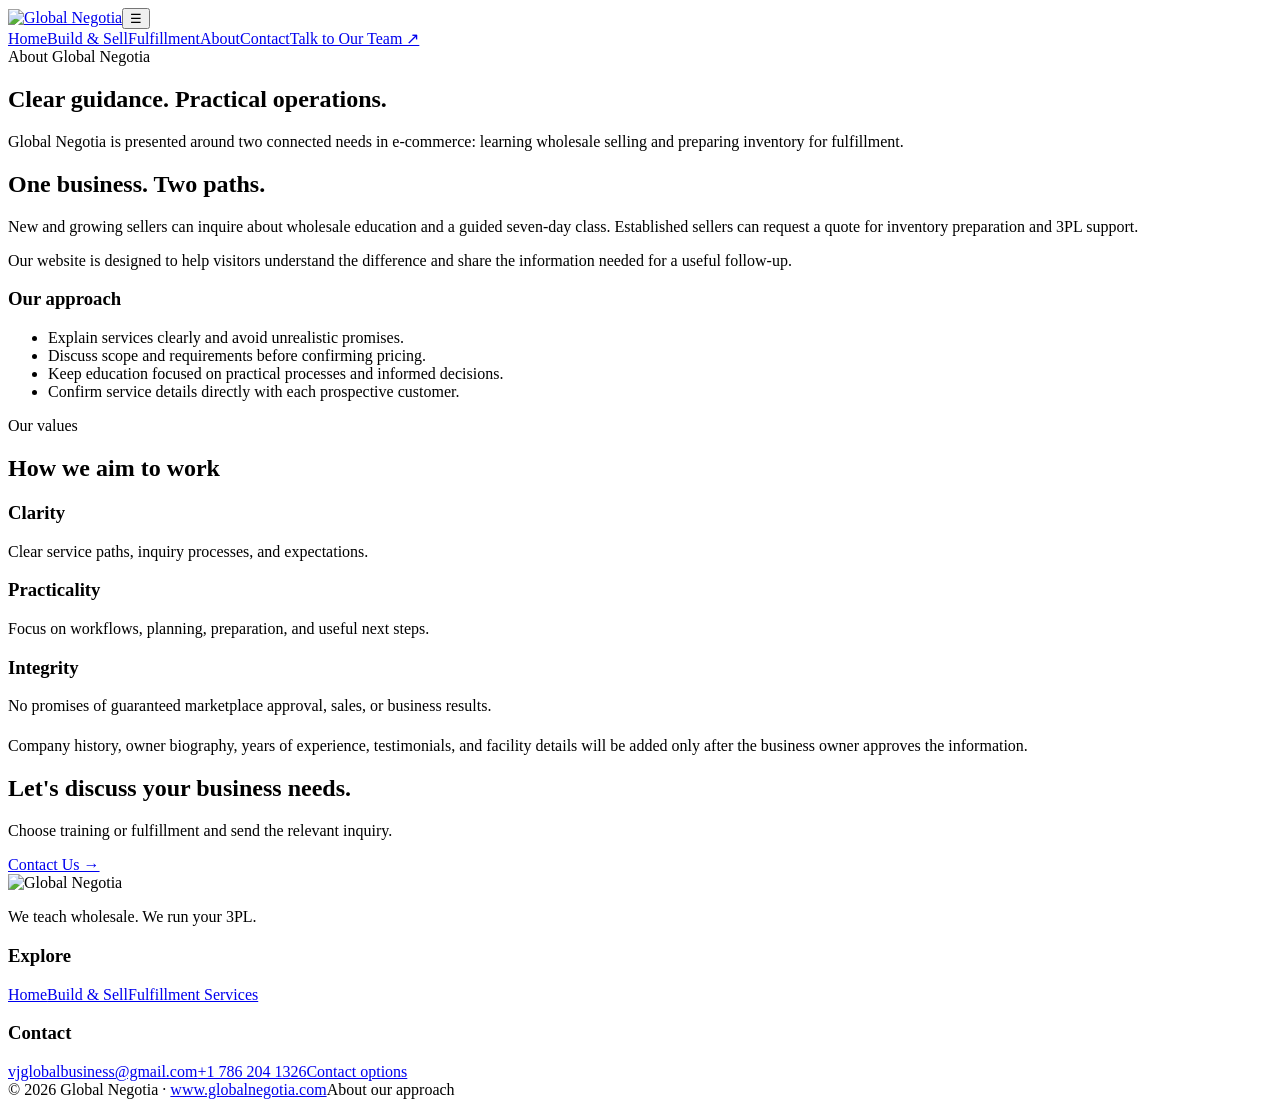
==== about.html @ 97850803 "Add files via upload" ====
<!doctype html><html lang="en"><head><meta charset="utf-8"><meta name="viewport" content="width=device-width,initial-scale=1"><meta name="description" content="Learn about Global Negotia and its approach to wholesale e-commerce education and fulfillment support."><title>About | Global Negotia</title><link rel="icon" href="/assets/favicon.svg" type="image/svg+xml"><link rel="stylesheet" href="/assets/styles.css"><script defer src="/assets/app.js"></script></head><body><header class="site-header"><div class="container nav"><a class="brand" href="/"><img src="/assets/global-negotia-logo.png" alt="Global Negotia"></a><button class="menu-toggle" aria-label="Open navigation" aria-expanded="false">☰</button><nav class="nav-links"><a href="/">Home</a><a href="/build-sell.html">Build & Sell</a><a href="/fulfillment.html">Fulfillment</a><a class="active" href="/about.html">About</a><a href="/contact.html">Contact</a><a class="btn btn-gold nav-cta" href="/contact.html">Talk to Our Team ↗</a></nav></div></header><main><section class="page-hero"><div class="container"><div class="eyebrow">About Global Negotia</div><h1>Clear guidance. <span style="color:var(--gold)">Practical operations.</span></h1><p>Global Negotia is presented around two connected needs in e-commerce: learning wholesale selling and preparing inventory for fulfillment.</p></div></section><section class="section"><div class="container content-grid"><div><h2>One business. Two paths.</h2><p>New and growing sellers can inquire about wholesale education and a guided seven-day class. Established sellers can request a quote for inventory preparation and 3PL support.</p><p>Our website is designed to help visitors understand the difference and share the information needed for a useful follow-up.</p></div><div><h3>Our approach</h3><ul class="list-check"><li>Explain services clearly and avoid unrealistic promises.</li><li>Discuss scope and requirements before confirming pricing.</li><li>Keep education focused on practical processes and informed decisions.</li><li>Confirm service details directly with each prospective customer.</li></ul></div></div></section><section class="section section-white"><div class="container"><div class="section-heading"><div class="eyebrow">Our values</div><h2>How we aim to work</h2></div><div class="about-values"><article class="value-card"><h3>Clarity</h3><p>Clear service paths, inquiry processes, and expectations.</p></article><article class="value-card"><h3>Practicality</h3><p>Focus on workflows, planning, preparation, and useful next steps.</p></article><article class="value-card"><h3>Integrity</h3><p>No promises of guaranteed marketplace approval, sales, or business results.</p></article></div><p class="small-print" style="margin-top:22px">Company history, owner biography, years of experience, testimonials, and facility details will be added only after the business owner approves the information.</p></div></section><section class="section"><div class="container"><div class="cta-band"><div><h2>Let's discuss your business needs.</h2><p>Choose training or fulfillment and send the relevant inquiry.</p></div><a class="btn btn-dark" href="/contact.html">Contact Us →</a></div></div></section></main><footer class="site-footer"><div class="container"><div class="footer-grid"><div><img class="footer-logo" src="/assets/global-negotia-logo.png" alt="Global Negotia"><p>We teach wholesale. We run your 3PL.</p></div><div><h3>Explore</h3><a href="/">Home</a><a href="/build-sell.html">Build & Sell</a><a href="/fulfillment.html">Fulfillment Services</a></div><div><h3>Contact</h3><a href="mailto:vjglobalbusiness@gmail.com">vjglobalbusiness@gmail.com</a><a href="tel:+17862041326">+1 786 204 1326</a><a href="/contact.html">Contact options</a></div></div><div class="footer-bottom"><span>© <span data-year>2026</span> Global Negotia · <a href="https://www.globalnegotia.com">www.globalnegotia.com</a></span><span>About our approach</span></div></div></footer></body></html>
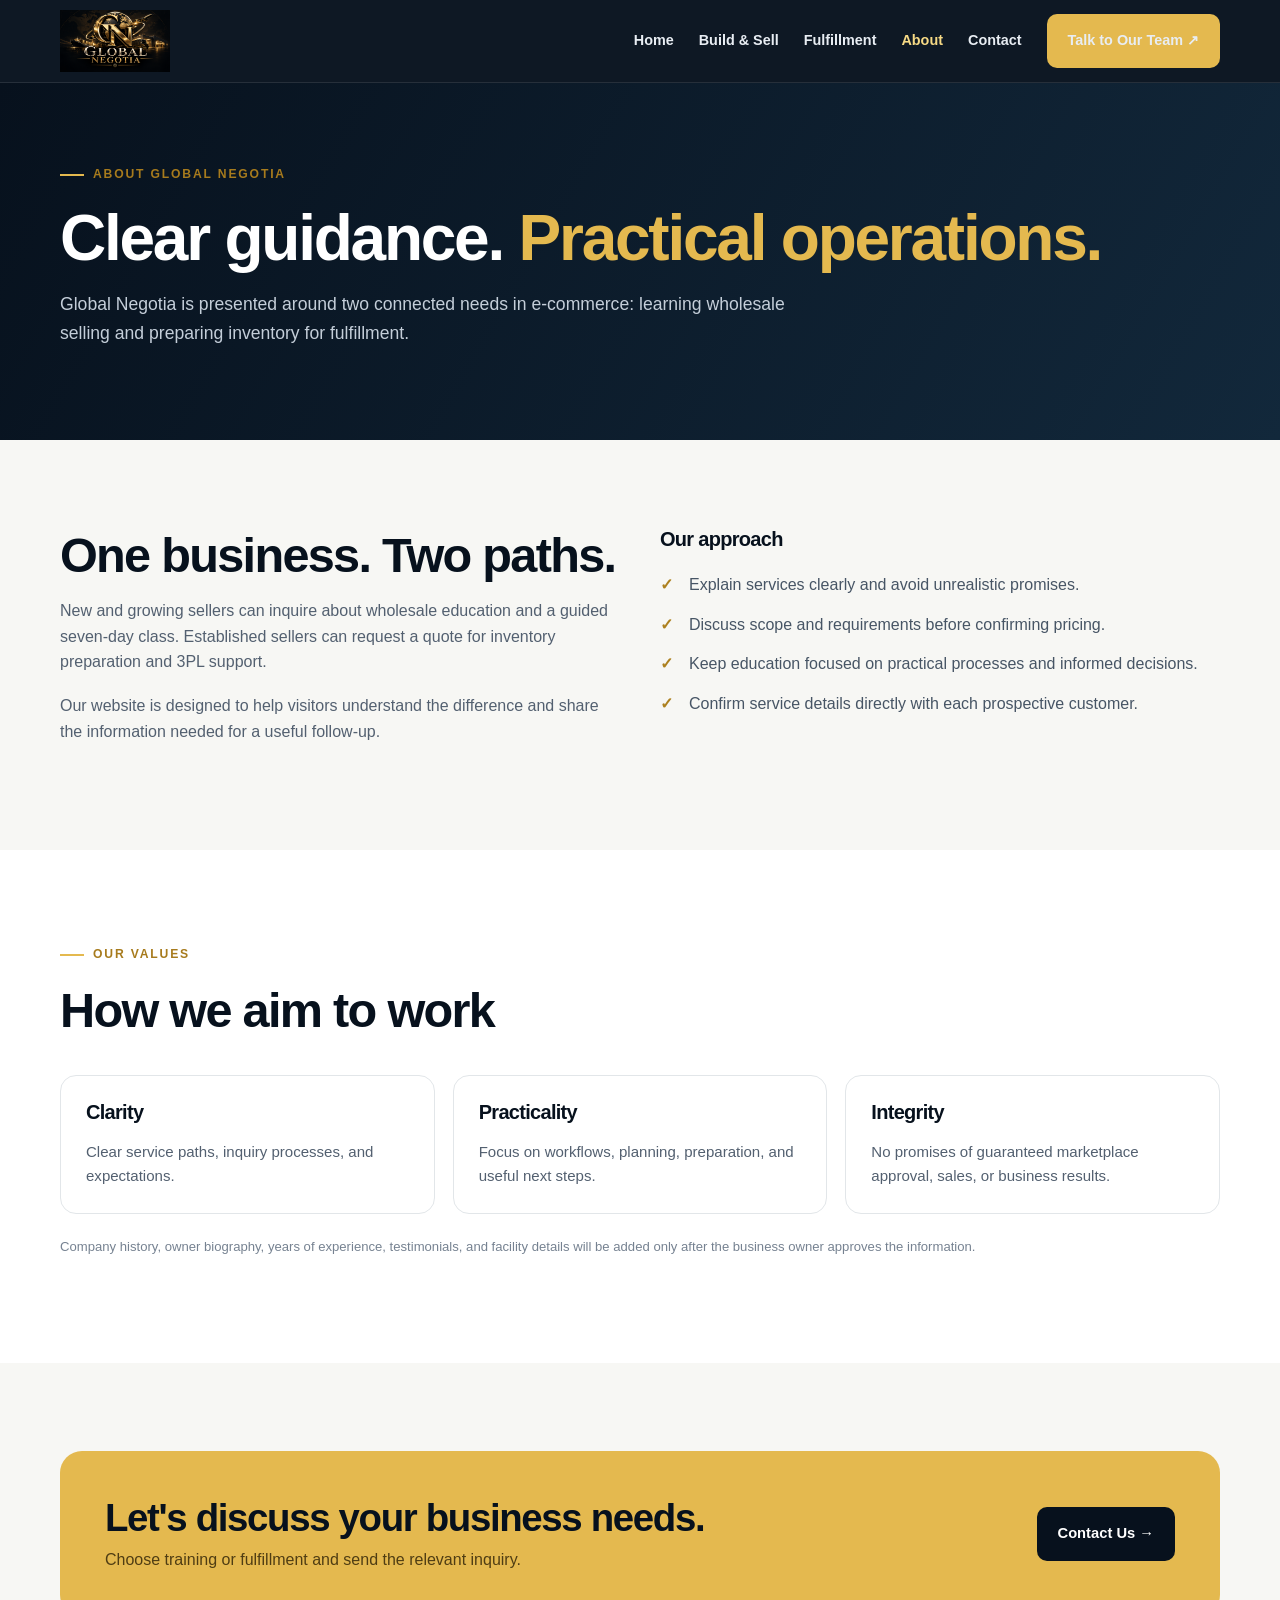
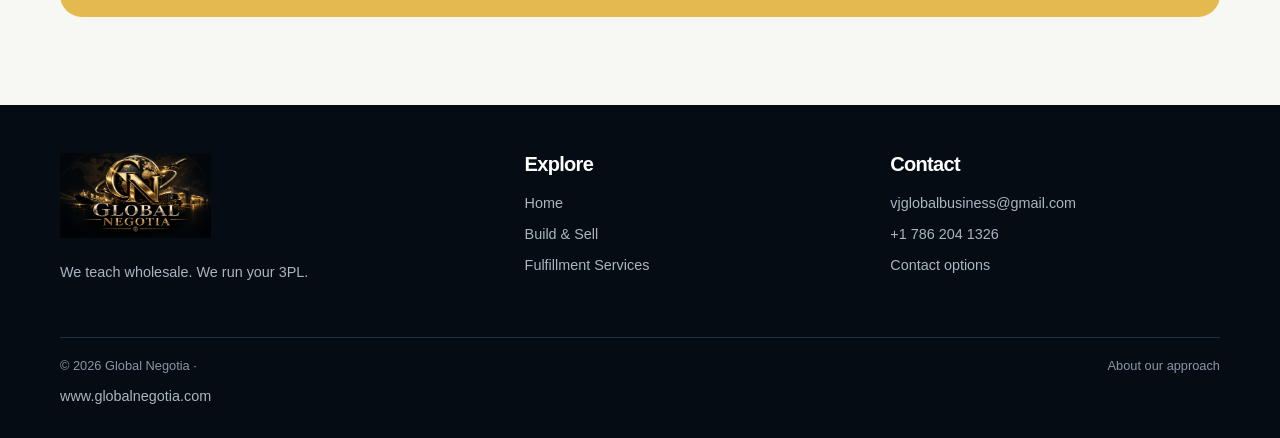
==== commit 8ac3a8eb: "Add files via upload" ====
--- a/about.html
+++ b/about.html
@@ -1 +1 @@
-<!doctype html><html lang="en"><head><meta charset="utf-8"><meta name="viewport" content="width=device-width,initial-scale=1"><meta name="description" content="Learn about Global Negotia and its approach to wholesale e-commerce education and fulfillment support."><title>About | Global Negotia</title><link rel="icon" href="/assets/favicon.svg" type="image/svg+xml"><link rel="stylesheet" href="/assets/styles.css"><script defer src="/assets/app.js"></script></head><body><header class="site-header"><div class="container nav"><a class="brand" href="/"><img src="/assets/global-negotia-logo.png" alt="Global Negotia"></a><button class="menu-toggle" aria-label="Open navigation" aria-expanded="false">☰</button><nav class="nav-links"><a href="/">Home</a><a href="/build-sell.html">Build & Sell</a><a href="/fulfillment.html">Fulfillment</a><a class="active" href="/about.html">About</a><a href="/contact.html">Contact</a><a class="btn btn-gold nav-cta" href="/contact.html">Talk to Our Team ↗</a></nav></div></header><main><section class="page-hero"><div class="container"><div class="eyebrow">About Global Negotia</div><h1>Clear guidance. <span style="color:var(--gold)">Practical operations.</span></h1><p>Global Negotia is presented around two connected needs in e-commerce: learning wholesale selling and preparing inventory for fulfillment.</p></div></section><section class="section"><div class="container content-grid"><div><h2>One business. Two paths.</h2><p>New and growing sellers can inquire about wholesale education and a guided seven-day class. Established sellers can request a quote for inventory preparation and 3PL support.</p><p>Our website is designed to help visitors understand the difference and share the information needed for a useful follow-up.</p></div><div><h3>Our approach</h3><ul class="list-check"><li>Explain services clearly and avoid unrealistic promises.</li><li>Discuss scope and requirements before confirming pricing.</li><li>Keep education focused on practical processes and informed decisions.</li><li>Confirm service details directly with each prospective customer.</li></ul></div></div></section><section class="section section-white"><div class="container"><div class="section-heading"><div class="eyebrow">Our values</div><h2>How we aim to work</h2></div><div class="about-values"><article class="value-card"><h3>Clarity</h3><p>Clear service paths, inquiry processes, and expectations.</p></article><article class="value-card"><h3>Practicality</h3><p>Focus on workflows, planning, preparation, and useful next steps.</p></article><article class="value-card"><h3>Integrity</h3><p>No promises of guaranteed marketplace approval, sales, or business results.</p></article></div><p class="small-print" style="margin-top:22px">Company history, owner biography, years of experience, testimonials, and facility details will be added only after the business owner approves the information.</p></div></section><section class="section"><div class="container"><div class="cta-band"><div><h2>Let's discuss your business needs.</h2><p>Choose training or fulfillment and send the relevant inquiry.</p></div><a class="btn btn-dark" href="/contact.html">Contact Us →</a></div></div></section></main><footer class="site-footer"><div class="container"><div class="footer-grid"><div><img class="footer-logo" src="/assets/global-negotia-logo.png" alt="Global Negotia"><p>We teach wholesale. We run your 3PL.</p></div><div><h3>Explore</h3><a href="/">Home</a><a href="/build-sell.html">Build & Sell</a><a href="/fulfillment.html">Fulfillment Services</a></div><div><h3>Contact</h3><a href="mailto:vjglobalbusiness@gmail.com">vjglobalbusiness@gmail.com</a><a href="tel:+17862041326">+1 786 204 1326</a><a href="/contact.html">Contact options</a></div></div><div class="footer-bottom"><span>© <span data-year>2026</span> Global Negotia · <a href="https://www.globalnegotia.com">www.globalnegotia.com</a></span><span>About our approach</span></div></div></footer></body></html>+<!doctype html><html lang="en"><head><meta charset="utf-8"><meta name="viewport" content="width=device-width,initial-scale=1"><meta name="description" content="Learn about Global Negotia and its approach to wholesale e-commerce education and fulfillment support."><title>About | Global Negotia</title><link rel="icon" href="/favicon.svg" type="image/svg+xml"><link rel="stylesheet" href="/styles.css"><script defer src="/app.js"></script></head><body><header class="site-header"><div class="container nav"><a class="brand" href="/"><img src="/global-negotia-logo.png" alt="Global Negotia"></a><button class="menu-toggle" aria-label="Open navigation" aria-expanded="false">☰</button><nav class="nav-links"><a href="/">Home</a><a href="/build-sell.html">Build & Sell</a><a href="/fulfillment.html">Fulfillment</a><a class="active" href="/about.html">About</a><a href="/contact.html">Contact</a><a class="btn btn-gold nav-cta" href="/contact.html">Talk to Our Team ↗</a></nav></div></header><main><section class="page-hero"><div class="container"><div class="eyebrow">About Global Negotia</div><h1>Clear guidance. <span style="color:var(--gold)">Practical operations.</span></h1><p>Global Negotia is presented around two connected needs in e-commerce: learning wholesale selling and preparing inventory for fulfillment.</p></div></section><section class="section"><div class="container content-grid"><div><h2>One business. Two paths.</h2><p>New and growing sellers can inquire about wholesale education and a guided seven-day class. Established sellers can request a quote for inventory preparation and 3PL support.</p><p>Our website is designed to help visitors understand the difference and share the information needed for a useful follow-up.</p></div><div><h3>Our approach</h3><ul class="list-check"><li>Explain services clearly and avoid unrealistic promises.</li><li>Discuss scope and requirements before confirming pricing.</li><li>Keep education focused on practical processes and informed decisions.</li><li>Confirm service details directly with each prospective customer.</li></ul></div></div></section><section class="section section-white"><div class="container"><div class="section-heading"><div class="eyebrow">Our values</div><h2>How we aim to work</h2></div><div class="about-values"><article class="value-card"><h3>Clarity</h3><p>Clear service paths, inquiry processes, and expectations.</p></article><article class="value-card"><h3>Practicality</h3><p>Focus on workflows, planning, preparation, and useful next steps.</p></article><article class="value-card"><h3>Integrity</h3><p>No promises of guaranteed marketplace approval, sales, or business results.</p></article></div><p class="small-print" style="margin-top:22px">Company history, owner biography, years of experience, testimonials, and facility details will be added only after the business owner approves the information.</p></div></section><section class="section"><div class="container"><div class="cta-band"><div><h2>Let's discuss your business needs.</h2><p>Choose training or fulfillment and send the relevant inquiry.</p></div><a class="btn btn-dark" href="/contact.html">Contact Us →</a></div></div></section></main><footer class="site-footer"><div class="container"><div class="footer-grid"><div><img class="footer-logo" src="/global-negotia-logo.png" alt="Global Negotia"><p>We teach wholesale. We run your 3PL.</p></div><div><h3>Explore</h3><a href="/">Home</a><a href="/build-sell.html">Build & Sell</a><a href="/fulfillment.html">Fulfillment Services</a></div><div><h3>Contact</h3><a href="mailto:vjglobalbusiness@gmail.com">vjglobalbusiness@gmail.com</a><a href="tel:+17862041326">+1 786 204 1326</a><a href="/contact.html">Contact options</a></div></div><div class="footer-bottom"><span>© <span data-year>2026</span> Global Negotia · <a href="https://www.globalnegotia.com">www.globalnegotia.com</a></span><span>About our approach</span></div></div></footer></body></html>
--- a/styles.css
+++ b/styles.css
@@ -0,0 +1,5 @@
+@import url('https://fonts.googleapis.com/css2?family=DM+Sans:wght@400;500;600;700&family=Manrope:wght@400;500;600;700;800&display=swap');
+:root{--ink:#07111d;--ink2:#0c1a2a;--gold:#e4b94f;--gold2:#f6d985;--paper:#f7f7f4;--muted:#687382;--line:#e2e6e9;--white:#fff;--radius:20px;--shadow:0 18px 55px rgba(7,17,29,.12)}
+*{box-sizing:border-box}html{scroll-behavior:smooth}body{margin:0;font-family:"DM Sans",Arial,sans-serif;color:var(--ink);background:var(--paper);line-height:1.6}h1,h2,h3{font-family:Manrope,Arial,sans-serif;line-height:1.12;letter-spacing:-.035em;margin:0 0 16px}h1{font-size:clamp(2.6rem,5.6vw,5.25rem);font-weight:800}h2{font-size:clamp(2rem,3.8vw,3.4rem)}h3{font-size:1.25rem}p{margin:0 0 18px;color:#536070}.container{width:min(1160px,calc(100% - 40px));margin:auto}.eyebrow{display:inline-flex;align-items:center;gap:9px;color:#a77b1d;text-transform:uppercase;font-size:.76rem;font-weight:800;letter-spacing:.15em;margin-bottom:18px}.eyebrow:before{content:"";width:24px;height:2px;background:var(--gold)}.site-header{position:sticky;top:0;z-index:20;background:rgba(7,17,29,.97);border-bottom:1px solid rgba(255,255,255,.1);backdrop-filter:blur(14px)}.nav{min-height:82px;display:flex;align-items:center;justify-content:space-between;gap:28px}.brand img{width:230px;height:62px;object-fit:contain;object-position:left center;max-width:42vw;display:block}.nav-links{display:flex;align-items:center;gap:25px}.nav-links a{font-size:.9rem;color:#e8edf3;text-decoration:none;font-weight:600}.nav-links a:hover,.nav-links a.active{color:var(--gold2)}.menu-toggle{display:none;background:none;border:1px solid #526071;border-radius:10px;color:white;padding:9px 12px;font-size:1.1rem}.btn{display:inline-flex;align-items:center;justify-content:center;gap:10px;padding:14px 20px;border-radius:10px;text-decoration:none;font-weight:800;font-size:.92rem;border:1px solid transparent;cursor:pointer;transition:transform .2s,background .2s}.btn:hover{transform:translateY(-2px)}.btn-gold{background:var(--gold);color:#17140b}.btn-gold:hover{background:var(--gold2)}.btn-outline{border-color:rgba(228,185,79,.8);color:#fff;background:transparent}.btn-dark{background:var(--ink);color:#fff}.btn-row{display:flex;gap:12px;flex-wrap:wrap}.hero{position:relative;overflow:hidden;background:radial-gradient(ellipse at 78% 35%,#24364a 0%,transparent 45%),linear-gradient(115deg,#07111d,#0b1a2b 72%,#172536);color:white;padding:96px 0 82px}.hero:after{content:"";position:absolute;right:-100px;top:-120px;width:460px;height:460px;border:1px solid rgba(228,185,79,.22);border-radius:50%;box-shadow:0 0 0 55px rgba(228,185,79,.035),0 0 0 110px rgba(228,185,79,.025);pointer-events:none}.hero-grid{display:grid;grid-template-columns:1.12fr .88fr;align-items:center;gap:54px;position:relative;z-index:1}.hero h1{max-width:750px}.hero h1 span{color:var(--gold)}.hero p{font-size:1.12rem;max-width:620px;color:#c4ced9}.hero .eyebrow{color:var(--gold2)}.promise-card{border:1px solid rgba(228,185,79,.4);background:linear-gradient(140deg,rgba(255,255,255,.1),rgba(255,255,255,.035));border-radius:24px;padding:32px;box-shadow:0 30px 80px rgba(0,0,0,.18)}.promise-icon{width:56px;height:56px;display:grid;place-items:center;background:rgba(228,185,79,.13);border:1px solid rgba(228,185,79,.4);border-radius:16px;color:var(--gold);font-size:1.7rem;margin-bottom:22px}.promise-card h3{font-size:1.5rem;color:white}.promise-card p{font-size:.98rem}.promise-rule{height:1px;background:rgba(255,255,255,.15);margin:23px 0}.promise-line{display:flex;gap:10px;align-items:center;color:#edf1f5;font-size:.92rem;margin:10px 0}.check{color:var(--gold);font-weight:900}.section{padding:88px 0}.section-white{background:white}.section-dark{background:var(--ink);color:white}.section-dark p{color:#b9c4d0}.section-heading{max-width:700px;margin-bottom:38px}.section-heading.center{text-align:center;margin-left:auto;margin-right:auto}.section-heading.center .eyebrow{justify-content:center}.paths{display:grid;grid-template-columns:1fr 1fr;gap:22px}.path-card{position:relative;overflow:hidden;min-height:340px;border-radius:var(--radius);padding:34px;background:#fff;border:1px solid var(--line);box-shadow:0 8px 30px rgba(7,17,29,.04);display:flex;flex-direction:column;align-items:flex-start}.path-card.dark{background:linear-gradient(145deg,#101f30,#07111d);color:white;border-color:#1f3145}.path-card p{max-width:470px}.path-card.dark p{color:#c2ccd7}.card-icon{width:50px;height:50px;border-radius:14px;display:grid;place-items:center;background:#fff5d9;color:#8f6816;font-size:1.4rem;margin-bottom:25px}.dark .card-icon{background:rgba(228,185,79,.15);color:var(--gold)}.path-card .btn{margin-top:auto}.tag{display:inline-block;border-radius:999px;padding:6px 11px;background:#f5e9c9;color:#805b10;font-size:.72rem;font-weight:800;text-transform:uppercase;letter-spacing:.08em;margin-bottom:15px}.features{display:grid;grid-template-columns:repeat(3,1fr);gap:18px}.feature{padding:25px;border:1px solid var(--line);border-radius:16px;background:white}.feature .mini-icon{font-size:1.4rem;color:#a77b1d;margin-bottom:13px}.feature p{font-size:.94rem;margin-bottom:0}.steps{display:grid;grid-template-columns:repeat(4,1fr);gap:18px;counter-reset:step}.step{border-top:1px solid rgba(228,185,79,.5);padding-top:22px}.step:before{counter-increment:step;content:"0" counter(step);display:block;font-family:Manrope,sans-serif;font-weight:800;font-size:1.9rem;color:var(--gold);margin-bottom:12px}.step p{font-size:.9rem}.marketplace-row{display:flex;align-items:center;justify-content:center;gap:50px;flex-wrap:wrap;margin-top:35px;color:#536070;font-weight:800;font-size:1.25rem}.marketplace-row span{border-bottom:2px solid var(--gold);padding-bottom:7px}.page-hero{background:linear-gradient(120deg,#07111d,#12283b);color:white;padding:75px 0}.page-hero p{color:#c4ced9;max-width:730px;font-size:1.1rem}.page-hero h1{font-size:clamp(2.5rem,5vw,4.5rem)}.content-grid{display:grid;grid-template-columns:1fr 1fr;gap:40px;align-items:start}.list-check{list-style:none;margin:22px 0;padding:0}.list-check li{position:relative;padding:0 0 14px 29px;color:#475565}.list-check li:before{content:"✓";position:absolute;left:0;color:#ad811f;font-weight:900}.day-list{display:grid;grid-template-columns:1fr 1fr;gap:14px}.day{padding:21px;border:1px solid var(--line);border-radius:14px;background:white}.day strong{display:block;color:#916b1b;margin-bottom:8px}.day p{font-size:.91rem;margin:0}.notice{padding:18px 20px;border-left:3px solid var(--gold);background:#fff8e7;color:#5f4b20;border-radius:0 12px 12px 0;font-size:.92rem}.form-wrap{display:grid;grid-template-columns:.7fr 1.3fr;gap:34px;align-items:start}.form-intro{background:var(--ink);color:white;padding:30px;border-radius:20px}.form-intro p{color:#c1ccd8}.form-card{background:white;padding:30px;border-radius:20px;border:1px solid var(--line);box-shadow:var(--shadow)}.form-card h3{margin-bottom:8px}.form-card>p{font-size:.92rem}.form-grid{display:grid;grid-template-columns:1fr 1fr;gap:16px}.field{display:flex;flex-direction:column;gap:7px}.field.full{grid-column:1/-1}.field label{font-size:.82rem;font-weight:800;color:#334153}.field input,.field select,.field textarea{width:100%;padding:12px 13px;border:1px solid #d6dce2;border-radius:9px;background:#fff;color:var(--ink);font:inherit;font-size:.92rem}.field input:focus,.field select:focus,.field textarea:focus{outline:2px solid rgba(228,185,79,.5);border-color:#c49a35}.field textarea{min-height:110px;resize:vertical}.form-status{padding:13px 15px;border-radius:10px;margin-top:15px;font-size:.9rem;display:none}.form-status.show{display:block}.form-status.error{background:#fff0ed;color:#9e3020}.form-status.success{background:#eaf7ee;color:#17643a}.hp{position:absolute;left:-10000px;top:auto;width:1px;height:1px;overflow:hidden}.contact-cards{display:grid;grid-template-columns:1fr 1fr;gap:18px;margin-bottom:30px}.contact-card{padding:24px;border:1px solid var(--line);border-radius:15px;background:white}.contact-card p{margin-bottom:0}.about-values{display:grid;grid-template-columns:repeat(3,1fr);gap:18px}.value-card{padding:25px;background:#fff;border:1px solid var(--line);border-radius:16px}.value-card p{margin:0;font-size:.94rem}.cta-band{padding:45px;background:var(--gold);border-radius:22px;display:flex;align-items:center;justify-content:space-between;gap:25px}.cta-band h2{font-size:clamp(1.6rem,3vw,2.5rem);margin:0 0 8px}.cta-band p{margin:0;color:#4f3d13}.site-footer{background:#050c14;color:#fff;padding:48px 0 22px}.footer-grid{display:grid;grid-template-columns:1.3fr 1fr 1fr;gap:36px}.footer-logo{width:240px;height:85px;object-fit:contain;object-position:left center;max-width:100%;margin-bottom:15px}.site-footer p,.site-footer a{color:#aab5c2;font-size:.9rem}.site-footer a{display:block;text-decoration:none;margin:8px 0}.site-footer a:hover{color:var(--gold)}.footer-bottom{border-top:1px solid #22303e;margin-top:35px;padding-top:18px;display:flex;justify-content:space-between;gap:20px;color:#8996a5;font-size:.8rem}.small-print{font-size:.82rem;color:#768291}.mobile-only{display:none}
+@media(max-width:900px){.nav-links{gap:14px}.nav-links a{font-size:.82rem}.nav .btn{padding:11px 13px}.hero-grid{grid-template-columns:1fr;gap:32px}.promise-card{max-width:600px}.features{grid-template-columns:1fr 1fr}.steps{grid-template-columns:1fr 1fr}.form-wrap{grid-template-columns:1fr}.footer-grid{grid-template-columns:1fr 1fr}.footer-grid>div:first-child{grid-column:1/-1}}
+@media(max-width:680px){.container{width:min(100% - 30px,1160px)}.nav{min-height:72px;flex-wrap:wrap}.brand img{width:205px}.menu-toggle{display:block}.nav-links{display:none;width:100%;flex-direction:column;align-items:stretch;padding:0 0 16px;gap:0}.nav-links.open{display:flex}.nav-links a{padding:11px 4px;border-top:1px solid rgba(255,255,255,.09);font-size:.95rem}.nav-links .nav-cta{display:none}.hero{padding:65px 0 58px}.hero-grid{gap:30px}.hero h1{font-size:2.7rem}.hero p{font-size:1rem}.promise-card{padding:24px}.section{padding:62px 0}.paths,.content-grid,.day-list,.contact-cards,.about-values{grid-template-columns:1fr}.path-card{min-height:310px;padding:26px}.features{grid-template-columns:1fr}.steps{grid-template-columns:1fr 1fr;gap:22px}.form-card,.form-intro{padding:22px}.form-grid{grid-template-columns:1fr}.field.full{grid-column:auto}.cta-band{padding:28px;align-items:flex-start;flex-direction:column}.footer-grid{grid-template-columns:1fr}.footer-grid>div:first-child{grid-column:auto}.footer-bottom{flex-direction:column}.page-hero{padding:58px 0}.marketplace-row{gap:22px;font-size:1rem}}
